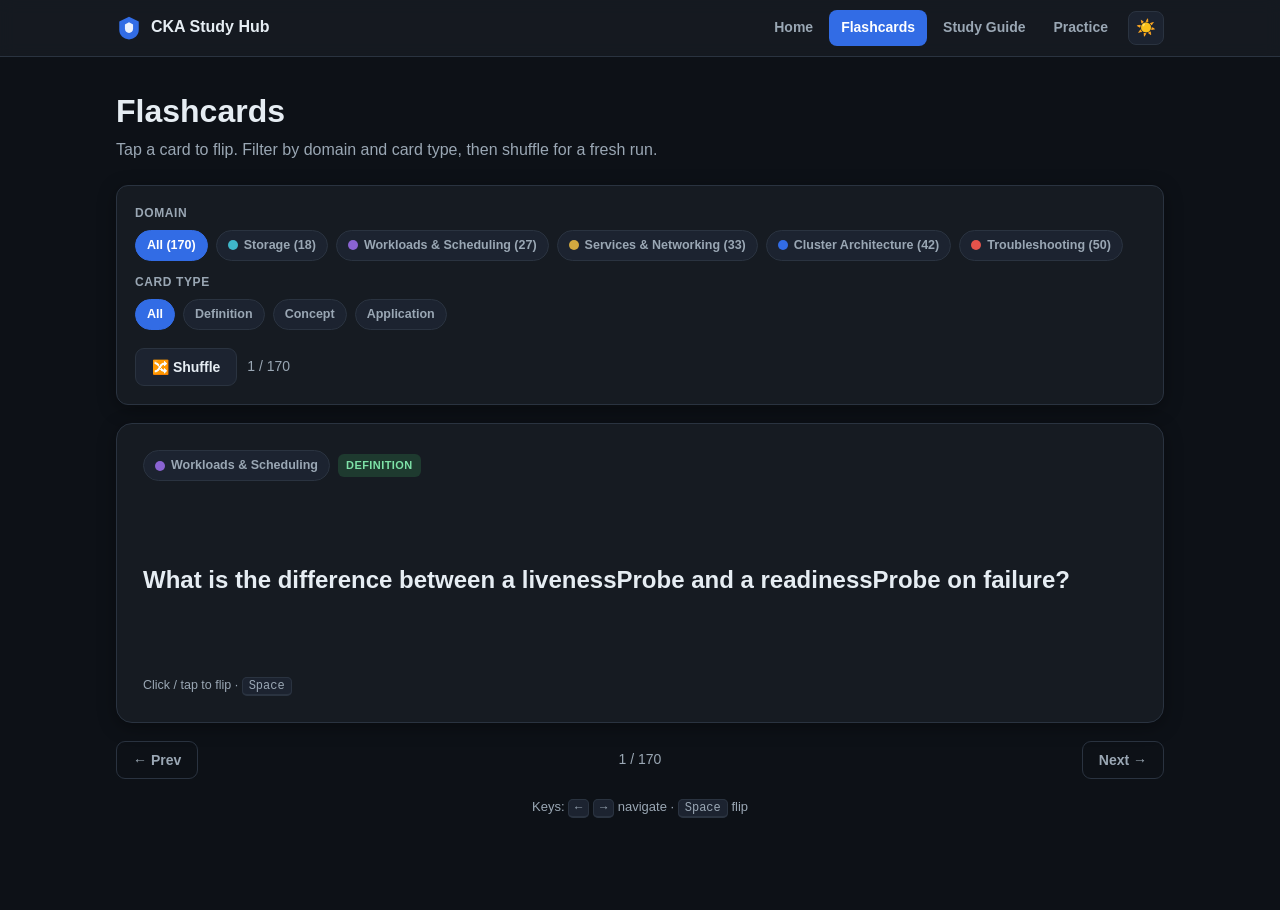
==== docs/flashcards.html @ 5a58fa88 "init" ====
<!DOCTYPE html>
<html lang="en" data-theme="dark">
<head>
<meta charset="UTF-8">
<meta name="viewport" content="width=device-width, initial-scale=1.0">
<title>Flashcards · CKA Study Hub</title>
<link rel="stylesheet" href="assets/styles.css">
<link rel="icon" href="data:image/svg+xml,%3Csvg xmlns='http://www.w3.org/2000/svg' viewBox='0 0 32 32'%3E%3Cpath fill='%23326ce5' d='M16 2l12 6v10c0 7-5 11-12 12C9 29 4 25 4 18V8z'/%3E%3C/svg%3E">
</head>
<body>
<nav class="nav">
  <div class="nav-inner">
    <a class="brand" href="index.html">
      <svg class="logo" viewBox="0 0 32 32"><path fill="#326ce5" d="M16 2l12 6v10c0 7-5 11-12 12C9 29 4 25 4 18V8z"/><path fill="#fff" d="M16 9l5 2.6v5.2c0 3-2.2 4.7-5 5.2-2.8-.5-5-2.2-5-5.2v-5.2z" opacity=".9"/></svg>
      CKA Study Hub
    </a>
    <div class="nav-links">
      <a href="index.html">Home</a>
      <a href="flashcards.html" class="active">Flashcards</a>
      <a href="guide.html">Study Guide</a>
      <a href="practice.html">Practice</a>
    </div>
    <button class="theme-btn" onclick="toggleTheme()" title="Toggle theme">☀️</button>
  </div>
</nav>

<div class="wrap">
  <h1 class="page-title">Flashcards</h1>
  <p class="lead">Tap a card to flip. Filter by domain and card type, then shuffle for a fresh run.</p>

  <div class="panel">
    <div style="margin-bottom:12px">
      <div class="muted" style="font-size:12px;font-weight:700;text-transform:uppercase;letter-spacing:.05em;margin-bottom:7px">Domain</div>
      <div class="chip-row" id="domain-filters"></div>
    </div>
    <div>
      <div class="muted" style="font-size:12px;font-weight:700;text-transform:uppercase;letter-spacing:.05em;margin-bottom:7px">Card type</div>
      <div class="chip-row" id="type-filters">
        <span class="chip on" data-type="all">All</span>
        <span class="chip" data-type="definition">Definition</span>
        <span class="chip" data-type="concept">Concept</span>
        <span class="chip" data-type="application">Application</span>
      </div>
    </div>
    <div class="btn-row mt">
      <button class="btn secondary" id="shuffle-btn">🔀 Shuffle</button>
      <span class="fc-counter" id="counter" style="align-self:center">—</span>
    </div>
  </div>

  <div class="fc-stage">
    <div class="flashcard" id="card" role="button" tabindex="0" aria-label="Flashcard, click to flip">
      <div class="fc-face fc-front">
        <div class="fc-meta" id="front-meta"></div>
        <div class="fc-q" id="front-q">Loading…</div>
        <div class="fc-hint">Click / tap to flip · <span class="kbd">Space</span></div>
      </div>
      <div class="fc-face fc-back">
        <div class="fc-meta" id="back-meta"></div>
        <div class="fc-a" id="back-a"></div>
        <div class="fc-src" id="back-src"></div>
      </div>
    </div>
  </div>

  <div class="fc-controls">
    <button class="btn ghost" id="prev-btn">← Prev</button>
    <span class="fc-counter" id="counter2">—</span>
    <button class="btn ghost" id="next-btn">Next →</button>
  </div>
  <p class="muted center mt" style="font-size:13px">Keys: <span class="kbd">←</span> <span class="kbd">→</span> navigate · <span class="kbd">Space</span> flip</p>
</div>

<script src="assets/common.js"></script>
<script>
let ALL = [], deck = [], idx = 0, flipped = false;
let domFilter = 'all', typeFilter = 'all';
const DLABEL = {};

const el = id => document.getElementById(id);

function applyFilters() {
  deck = ALL.filter(c =>
    (domFilter === 'all' || c.domainKey === domFilter) &&
    (typeFilter === 'all' || c.type === typeFilter));
  deck = CKA.shuffle(deck);
  idx = 0; flipped = false;
  render();
}

function render() {
  const card = el('card');
  card.classList.remove('flipped'); flipped = false;
  if (!deck.length) {
    el('front-q').textContent = 'No cards match these filters.';
    el('front-meta').innerHTML = ''; el('back-a').innerHTML = '';
    el('counter').textContent = el('counter2').textContent = '0 / 0';
    return;
  }
  const c = deck[idx];
  el('front-meta').innerHTML =
    `<span class="chip" style="cursor:default"><span class="dot ${'d'+'-'+c.domainKey}"></span>${c.domain}</span>` +
    `<span class="badge type-${c.type}">${c.type}</span>`;
  el('back-meta').innerHTML = el('front-meta').innerHTML;
  el('front-q').innerHTML = CKA.inline(c.front);
  el('back-a').innerHTML = CKA.inline(c.back);
  el('back-src').textContent = c.source || '';
  el('counter').textContent = el('counter2').textContent = `${idx + 1} / ${deck.length}`;
}

function flip() { flipped = !flipped; el('card').classList.toggle('flipped', flipped); }
function next() { if (deck.length) { idx = (idx + 1) % deck.length; render(); } }
function prev() { if (deck.length) { idx = (idx - 1 + deck.length) % deck.length; render(); } }

(async function () {
  ALL = await CKA.loadJSON('data/flashcards.json');
  const meta = await CKA.loadJSON('data/meta.json');
  const df = el('domain-filters');
  const allChip = document.createElement('span');
  allChip.className = 'chip on'; allChip.dataset.dom = 'all'; allChip.textContent = `All (${ALL.length})`;
  df.appendChild(allChip);
  meta.domains.forEach(d => {
    DLABEL[d.key] = d.label;
    const n = ALL.filter(c => c.domainKey === d.key).length;
    const s = document.createElement('span');
    s.className = 'chip'; s.dataset.dom = d.key;
    s.innerHTML = `<span class="dot ${'d-'+d.key}"></span>${d.label} (${n})`;
    df.appendChild(s);
  });

  df.addEventListener('click', e => {
    const chip = e.target.closest('.chip'); if (!chip) return;
    df.querySelectorAll('.chip').forEach(c => c.classList.remove('on'));
    chip.classList.add('on'); domFilter = chip.dataset.dom; applyFilters();
  });
  el('type-filters').addEventListener('click', e => {
    const chip = e.target.closest('.chip'); if (!chip) return;
    el('type-filters').querySelectorAll('.chip').forEach(c => c.classList.remove('on'));
    chip.classList.add('on'); typeFilter = chip.dataset.type; applyFilters();
  });

  el('card').addEventListener('click', flip);
  el('card').addEventListener('keydown', e => { if (e.key === ' ' || e.key === 'Enter') { e.preventDefault(); flip(); } });
  el('next-btn').addEventListener('click', next);
  el('prev-btn').addEventListener('click', prev);
  el('shuffle-btn').addEventListener('click', applyFilters);
  document.addEventListener('keydown', e => {
    if (e.target.tagName === 'INPUT') return;
    if (e.key === 'ArrowRight') next();
    else if (e.key === 'ArrowLeft') prev();
    else if (e.key === ' ') { e.preventDefault(); flip(); }
  });

  applyFilters();
})();
</script>
</body>
</html>
---- docs/assets/styles.css ----
:root {
  --bg: #0d1117;
  --bg-elev: #161b22;
  --bg-elev2: #1c2330;
  --border: #2a3340;
  --text: #e6edf3;
  --text-dim: #9aa7b4;
  --accent: #326ce5;        /* Kubernetes blue */
  --accent-soft: #1b3a6b;
  --green: #2ea043;
  --red: #e5534b;
  --amber: #d29922;
  --radius: 12px;
  --shadow: 0 4px 18px rgba(0,0,0,.35);
  --maxw: 1080px;
}
[data-theme="light"] {
  --bg: #f4f6fa;
  --bg-elev: #ffffff;
  --bg-elev2: #eef2f8;
  --border: #d6dde7;
  --text: #1b2430;
  --text-dim: #5b6775;
  --accent: #326ce5;
  --accent-soft: #d6e2fb;
  --shadow: 0 4px 18px rgba(20,40,80,.10);
}

* { box-sizing: border-box; }
html { scroll-behavior: smooth; }
body {
  margin: 0;
  font-family: -apple-system, BlinkMacSystemFont, "Segoe UI", Roboto, Helvetica, Arial, sans-serif;
  background: var(--bg);
  color: var(--text);
  line-height: 1.55;
  -webkit-font-smoothing: antialiased;
}
a { color: var(--accent); text-decoration: none; }
a:hover { text-decoration: underline; }

/* ---------- Top nav ---------- */
.nav {
  position: sticky; top: 0; z-index: 50;
  background: color-mix(in srgb, var(--bg-elev) 92%, transparent);
  backdrop-filter: blur(8px);
  border-bottom: 1px solid var(--border);
}
.nav-inner {
  max-width: var(--maxw); margin: 0 auto; padding: 10px 16px;
  display: flex; align-items: center; gap: 8px; flex-wrap: wrap;
}
.brand { display: flex; align-items: center; gap: 9px; font-weight: 700; margin-right: auto; color: var(--text); }
.brand:hover { text-decoration: none; }
.brand .logo { width: 26px; height: 26px; }
.nav-links { display: flex; gap: 4px; flex-wrap: wrap; }
.nav-links a {
  padding: 7px 12px; border-radius: 8px; color: var(--text-dim); font-size: 14px; font-weight: 600;
}
.nav-links a:hover { background: var(--bg-elev2); text-decoration: none; color: var(--text); }
.nav-links a.active { background: var(--accent); color: #fff; }
.theme-btn {
  background: var(--bg-elev2); border: 1px solid var(--border); color: var(--text);
  width: 36px; height: 34px; border-radius: 8px; cursor: pointer; font-size: 16px;
  display: inline-flex; align-items: center; justify-content: center;
}

/* ---------- Layout ---------- */
.wrap { max-width: var(--maxw); margin: 0 auto; padding: 24px 16px 80px; }
.page-title { font-size: clamp(1.5rem, 4vw, 2rem); margin: 6px 0 2px; }
.lead { color: var(--text-dim); margin: 0 0 22px; }

/* ---------- Cards / panels ---------- */
.panel {
  background: var(--bg-elev); border: 1px solid var(--border);
  border-radius: var(--radius); padding: 18px; box-shadow: var(--shadow);
}
.grid { display: grid; gap: 16px; }
@media (min-width: 640px) { .grid.cols-3 { grid-template-columns: repeat(3,1fr); } .grid.cols-2 { grid-template-columns: repeat(2,1fr); } }

/* ---------- Buttons / chips ---------- */
.btn {
  display: inline-flex; align-items: center; gap: 7px; justify-content: center;
  background: var(--accent); color: #fff; border: none; border-radius: 9px;
  padding: 10px 16px; font-size: 14px; font-weight: 600; cursor: pointer;
  transition: filter .15s; text-decoration: none;
}
.btn:hover { filter: brightness(1.08); text-decoration: none; }
.btn.secondary { background: var(--bg-elev2); color: var(--text); border: 1px solid var(--border); }
.btn.ghost { background: transparent; color: var(--text-dim); border: 1px solid var(--border); }
.btn:disabled { opacity: .45; cursor: not-allowed; }
.btn-row { display: flex; gap: 10px; flex-wrap: wrap; }

.chip {
  display: inline-flex; align-items: center; gap: 6px; font-size: 12.5px; font-weight: 600;
  padding: 5px 11px; border-radius: 999px; border: 1px solid var(--border);
  background: var(--bg-elev2); color: var(--text-dim); cursor: pointer; user-select: none;
}
.chip.on { background: var(--accent); color: #fff; border-color: var(--accent); }
.chip-row { display: flex; gap: 8px; flex-wrap: wrap; }

/* domain dots */
.dot { width: 10px; height: 10px; border-radius: 50%; display: inline-block; }
.d-storage { background: #3fb6c9; }
.d-workloads { background: #8a63d2; }
.d-services { background: #d2a93f; }
.d-cluster { background: #326ce5; }
.d-troubleshooting { background: #e5534b; }

.badge {
  font-size: 11px; font-weight: 700; text-transform: uppercase; letter-spacing: .04em;
  padding: 3px 8px; border-radius: 6px; background: var(--accent-soft); color: var(--accent);
}
[data-theme="dark"] .badge, :root .badge { color: #aecbff; }
.badge.type-definition { background:#1e3a2f; color:#7ee2a8; }
.badge.type-concept   { background:#1e2f4a; color:#9ec2ff; }
.badge.type-application{ background:#3a2f1e; color:#ffd591; }

/* ---------- Home hero ---------- */
.hero { text-align: center; padding: 34px 16px 10px; }
.hero h1 { font-size: clamp(1.8rem, 6vw, 2.8rem); margin: 12px 0 6px; }
.hero p { color: var(--text-dim); max-width: 640px; margin: 0 auto 22px; font-size: 1.05rem; }
.home-cards { margin-top: 26px; }
.home-card { display: flex; flex-direction: column; gap: 6px; text-decoration: none; color: var(--text); transition: transform .12s, border-color .12s; }
.home-card:hover { transform: translateY(-3px); border-color: var(--accent); text-decoration: none; }
.home-card .ic { font-size: 28px; }
.home-card h3 { margin: 4px 0; }
.home-card p { color: var(--text-dim); font-size: 14px; margin: 0; }

/* domain weight bars */
.weightbar { display:flex; height: 26px; border-radius: 8px; overflow: hidden; border: 1px solid var(--border); }
.weightbar > span { display:flex; align-items:center; justify-content:center; font-size: 11px; color:#fff; font-weight:700; }

/* ---------- Flashcards ---------- */
.fc-stage { perspective: 1400px; margin: 18px 0; }
.flashcard {
  position: relative; width: 100%; min-height: 300px; cursor: pointer;
  transform-style: preserve-3d; transition: transform .5s; border-radius: 16px;
}
.flashcard.flipped { transform: rotateY(180deg); }
.fc-face {
  position: absolute; inset: 0; backface-visibility: hidden;
  border: 1px solid var(--border); border-radius: 16px; padding: 26px;
  background: var(--bg-elev); box-shadow: var(--shadow);
  display: flex; flex-direction: column;
}
.fc-back { transform: rotateY(180deg); background: var(--bg-elev2); }
.fc-meta { display: flex; align-items: center; gap: 8px; margin-bottom: 14px; flex-wrap: wrap; }
.fc-q { font-size: clamp(1.1rem, 3vw, 1.5rem); font-weight: 600; flex: 1; display:flex; align-items:center; }
.fc-a { font-size: clamp(1rem, 2.5vw, 1.15rem); flex: 1; overflow:auto; }
.fc-a code, .fc-q code { background: var(--bg); padding: 1px 6px; border-radius: 5px; font-size: .9em; }
.fc-hint { color: var(--text-dim); font-size: 12.5px; margin-top: auto; padding-top: 12px; }
.fc-src { color: var(--text-dim); font-size: 12px; font-style: italic; margin-top: 10px; padding-top: 10px; border-top: 1px solid var(--border); }
.fc-controls { display: flex; align-items: center; justify-content: space-between; gap: 12px; margin-top: 8px; }
.fc-counter { color: var(--text-dim); font-size: 14px; font-variant-numeric: tabular-nums; }

/* ---------- Practice ---------- */
.q-card { margin: 16px 0; }
.q-stem { font-size: 1.12rem; font-weight: 600; margin: 6px 0 16px; }
.q-stem code { background: var(--bg); padding: 1px 6px; border-radius: 5px; }
.opt {
  display: flex; gap: 11px; align-items: flex-start; width: 100%; text-align: left;
  background: var(--bg-elev2); border: 1.5px solid var(--border); color: var(--text);
  border-radius: 10px; padding: 13px 15px; margin-bottom: 10px; cursor: pointer; font-size: 15px;
  transition: border-color .12s, background .12s;
}
.opt:hover:not(:disabled) { border-color: var(--accent); }
.opt .key { font-weight: 700; color: var(--text-dim); flex-shrink: 0; }
.opt.correct { border-color: var(--green); background: color-mix(in srgb, var(--green) 16%, var(--bg-elev2)); }
.opt.wrong { border-color: var(--red); background: color-mix(in srgb, var(--red) 16%, var(--bg-elev2)); }
.opt:disabled { cursor: default; }
.explain {
  border-left: 3px solid var(--accent); background: var(--bg-elev2);
  padding: 12px 15px; border-radius: 0 10px 10px 0; margin-top: 6px; font-size: 14.5px;
}
.explain .src { color: var(--text-dim); font-style: italic; font-size: 12.5px; margin-top: 8px; display:block; }
.progressbar { height: 8px; background: var(--bg-elev2); border-radius: 99px; overflow: hidden; margin: 4px 0 18px; }
.progressbar > i { display: block; height: 100%; background: var(--accent); transition: width .3s; }

/* results */
.score-big { font-size: 3.4rem; font-weight: 800; line-height: 1; }
.result-row { display: flex; align-items: center; gap: 12px; margin: 10px 0; }
.result-row .lab { width: 150px; flex-shrink: 0; font-size: 14px; font-weight: 600; }
.result-row .track { flex: 1; height: 18px; background: var(--bg-elev2); border-radius: 6px; overflow: hidden; }
.result-row .track > i { display:block; height:100%; }
.result-row .num { width: 64px; text-align: right; font-variant-numeric: tabular-nums; font-size: 13px; color: var(--text-dim); }

/* ---------- Study guide ---------- */
.guide-layout { display: grid; gap: 20px; }
@media (min-width: 860px) { .guide-layout { grid-template-columns: 240px 1fr; align-items: start; } }
.toc { position: sticky; top: 64px; }
.toc a { display:block; padding: 6px 10px; border-radius: 7px; color: var(--text-dim); font-size: 14px; }
.toc a:hover { background: var(--bg-elev2); text-decoration: none; color: var(--text); }
.toc a.active { background: var(--accent); color:#fff; }
.toc .sub { padding-left: 20px; font-size: 13px; }
.markdown { background: var(--bg-elev); border: 1px solid var(--border); border-radius: var(--radius); padding: 8px 26px 30px; box-shadow: var(--shadow); overflow-wrap: break-word; }
.markdown h1 { font-size: 1.7rem; border-bottom: 1px solid var(--border); padding-bottom: 10px; }
.markdown h2 { font-size: 1.35rem; margin-top: 30px; border-bottom: 1px solid var(--border); padding-bottom: 6px; }
.markdown h3 { font-size: 1.12rem; margin-top: 22px; color: var(--accent); }
.markdown code { background: var(--bg); padding: 2px 6px; border-radius: 5px; font-size: .88em; }
.markdown pre { background: var(--bg); border: 1px solid var(--border); border-radius: 10px; padding: 14px; overflow-x: auto; }
.markdown pre code { background: none; padding: 0; }
.markdown blockquote {
  margin: 14px 0; padding: 12px 16px; border-left: 4px solid var(--amber);
  background: color-mix(in srgb, var(--amber) 12%, var(--bg-elev)); border-radius: 0 8px 8px 0;
}
.markdown blockquote p { margin: 0; }
.markdown em { color: var(--text-dim); }
.markdown table { border-collapse: collapse; width: 100%; margin: 14px 0; display:block; overflow-x:auto; }
.markdown th, .markdown td { border: 1px solid var(--border); padding: 7px 11px; text-align: left; font-size: 14px; }
.markdown th { background: var(--bg-elev2); }
.markdown a { color: var(--accent); }
.markdown hr { border: none; border-top: 1px solid var(--border); margin: 24px 0; }

.muted { color: var(--text-dim); }
.center { text-align: center; }
.mt { margin-top: 18px; }
.hidden { display: none !important; }
.spinner { text-align:center; color: var(--text-dim); padding: 40px; }
.kbd { font-family: ui-monospace, monospace; background: var(--bg-elev2); border:1px solid var(--border); border-bottom-width:2px; border-radius:5px; padding:1px 6px; font-size:12px; }
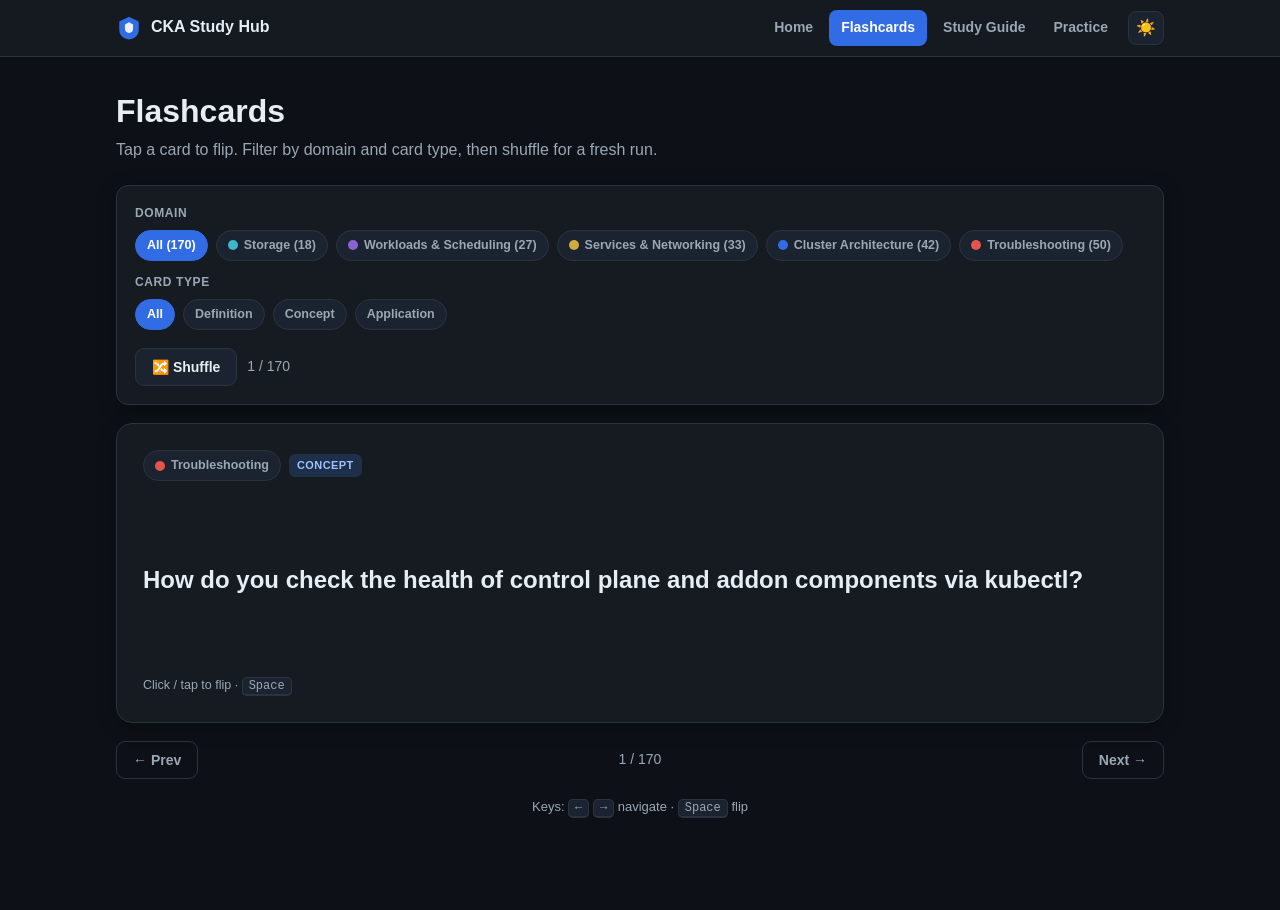
==== commit 7b8d268e: "fix: mobile responsive layout + scroll-into-view for Next button - Add hamburger nav menu on mobile " ====
--- a/docs/flashcards.html
+++ b/docs/flashcards.html
@@ -106,6 +106,14 @@
   el('back-a').innerHTML = CKA.inline(c.back);
   el('back-src').textContent = c.source || '';
   el('counter').textContent = el('counter2').textContent = `${idx + 1} / ${deck.length}`;
+  // Size the card to fit the taller face (absolute-positioned faces can't drive parent height)
+  requestAnimationFrame(() => {
+    const front = document.querySelector('.fc-front');
+    const back = document.querySelector('.fc-back');
+    if (front && back) {
+      el('card').style.height = Math.max(front.scrollHeight, back.scrollHeight) + 'px';
+    }
+  });
 }
 
 function flip() { flipped = !flipped; el('card').classList.toggle('flipped', flipped); }
--- a/docs/assets/styles.css
+++ b/docs/assets/styles.css
@@ -218,3 +218,101 @@
 .hidden { display: none !important; }
 .spinner { text-align:center; color: var(--text-dim); padding: 40px; }
 .kbd { font-family: ui-monospace, monospace; background: var(--bg-elev2); border:1px solid var(--border); border-bottom-width:2px; border-radius:5px; padding:1px 6px; font-size:12px; }
+
+/* ---------- Mobile hamburger ---------- */
+.nav-toggle {
+  display: none;
+  background: var(--bg-elev2);
+  border: 1px solid var(--border);
+  color: var(--text);
+  width: 36px; height: 34px;
+  border-radius: 8px;
+  cursor: pointer;
+  font-size: 18px;
+  align-items: center;
+  justify-content: center;
+  line-height: 1;
+}
+
+/* ---------- Study guide TOC toggle ---------- */
+.toc-details { background: var(--bg-elev); border: 1px solid var(--border); border-radius: var(--radius); box-shadow: var(--shadow); }
+.toc-details summary { display: none; }
+.toc-details .toc { position: sticky; top: 64px; }
+@media (min-width: 860px) {
+  .toc-details[open] > .toc, .toc-details > .toc { display: block !important; }
+}
+
+/* ---------- Mobile responsive ---------- */
+@media (max-width: 639px) {
+  /* Nav collapse */
+  .nav-toggle { display: inline-flex; }
+  .nav-links {
+    display: none;
+    width: 100%;
+    order: 10;
+    flex-direction: column;
+    gap: 2px;
+    padding-top: 8px;
+    border-top: 1px solid var(--border);
+    margin-top: 8px;
+  }
+  .nav-links.open { display: flex; }
+  .nav-links a { padding: 10px 12px; width: 100%; }
+  .nav-inner { flex-wrap: wrap; }
+
+  /* General spacing */
+  .wrap { padding: 16px 12px 60px; }
+  .page-title { font-size: 1.35rem; }
+  .lead { font-size: 14px; }
+  .panel { padding: 14px; }
+
+  /* Chips */
+  .chip { font-size: 11px; padding: 4px 8px; }
+  .chip-row { gap: 5px; }
+
+  /* Practice questions */
+  .q-stem { font-size: 1rem; margin: 4px 0 12px; }
+  .opt { padding: 10px 12px; font-size: 14px; gap: 8px; }
+  .explain { padding: 10px 12px; font-size: 13.5px; }
+
+  /* Results */
+  .result-row { flex-wrap: wrap; gap: 4px; }
+  .result-row .lab { width: 100%; font-size: 13px; }
+  .result-row .track { width: 100%; }
+  .result-row .num { width: auto; text-align: left; font-size: 12px; }
+  .score-big { font-size: 2.5rem; }
+
+  /* Flashcards */
+  .fc-stage { margin: 12px 0; }
+  .fc-face { padding: 16px; }
+  .fc-q { font-size: 1rem; }
+  .fc-a { font-size: 0.92rem; }
+  .fc-controls { gap: 8px; }
+
+  /* Study guide */
+  .guide-layout { gap: 0; }
+  .toc-details summary {
+    display: block;
+    cursor: pointer;
+    font-weight: 700;
+    font-size: 14px;
+    padding: 12px 14px;
+    color: var(--text);
+    list-style: none;
+  }
+  .toc-details summary::before { content: '📑 '; }
+  .toc-details summary::-webkit-details-marker { display: none; }
+  .toc-details .toc { position: static; padding: 0 8px 8px; }
+  .toc-details:not([open]) .toc { display: none; }
+  .markdown { padding: 8px 14px 20px; }
+  .markdown h1 { font-size: 1.3rem; }
+  .markdown h2 { font-size: 1.12rem; margin-top: 22px; }
+  .markdown pre { padding: 10px; font-size: 12.5px; }
+  .markdown th, .markdown td { padding: 5px 8px; font-size: 12.5px; }
+
+  /* Home */
+  .hero { padding: 20px 8px 6px; }
+  .hero h1 { font-size: 1.6rem; }
+  .hero p { font-size: 0.95rem; }
+  .weightbar > span { font-size: 9px; }
+}
